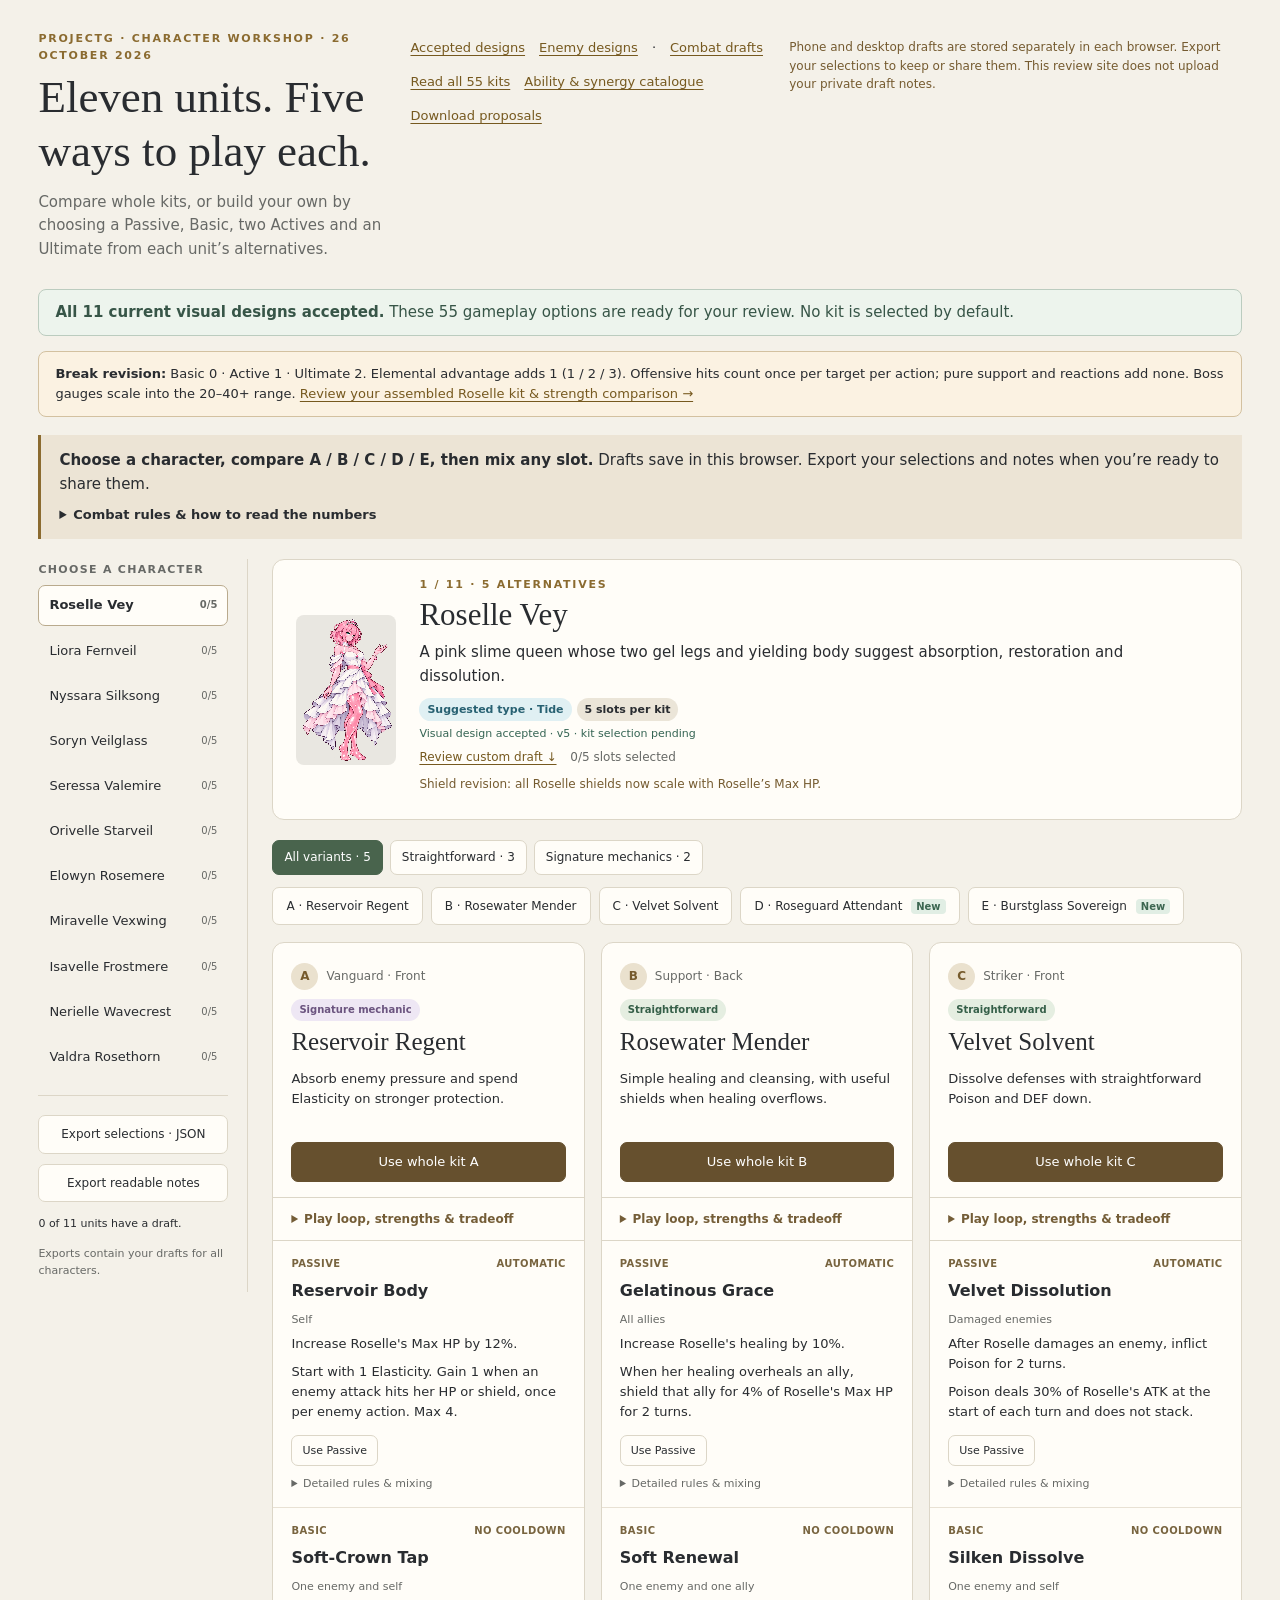
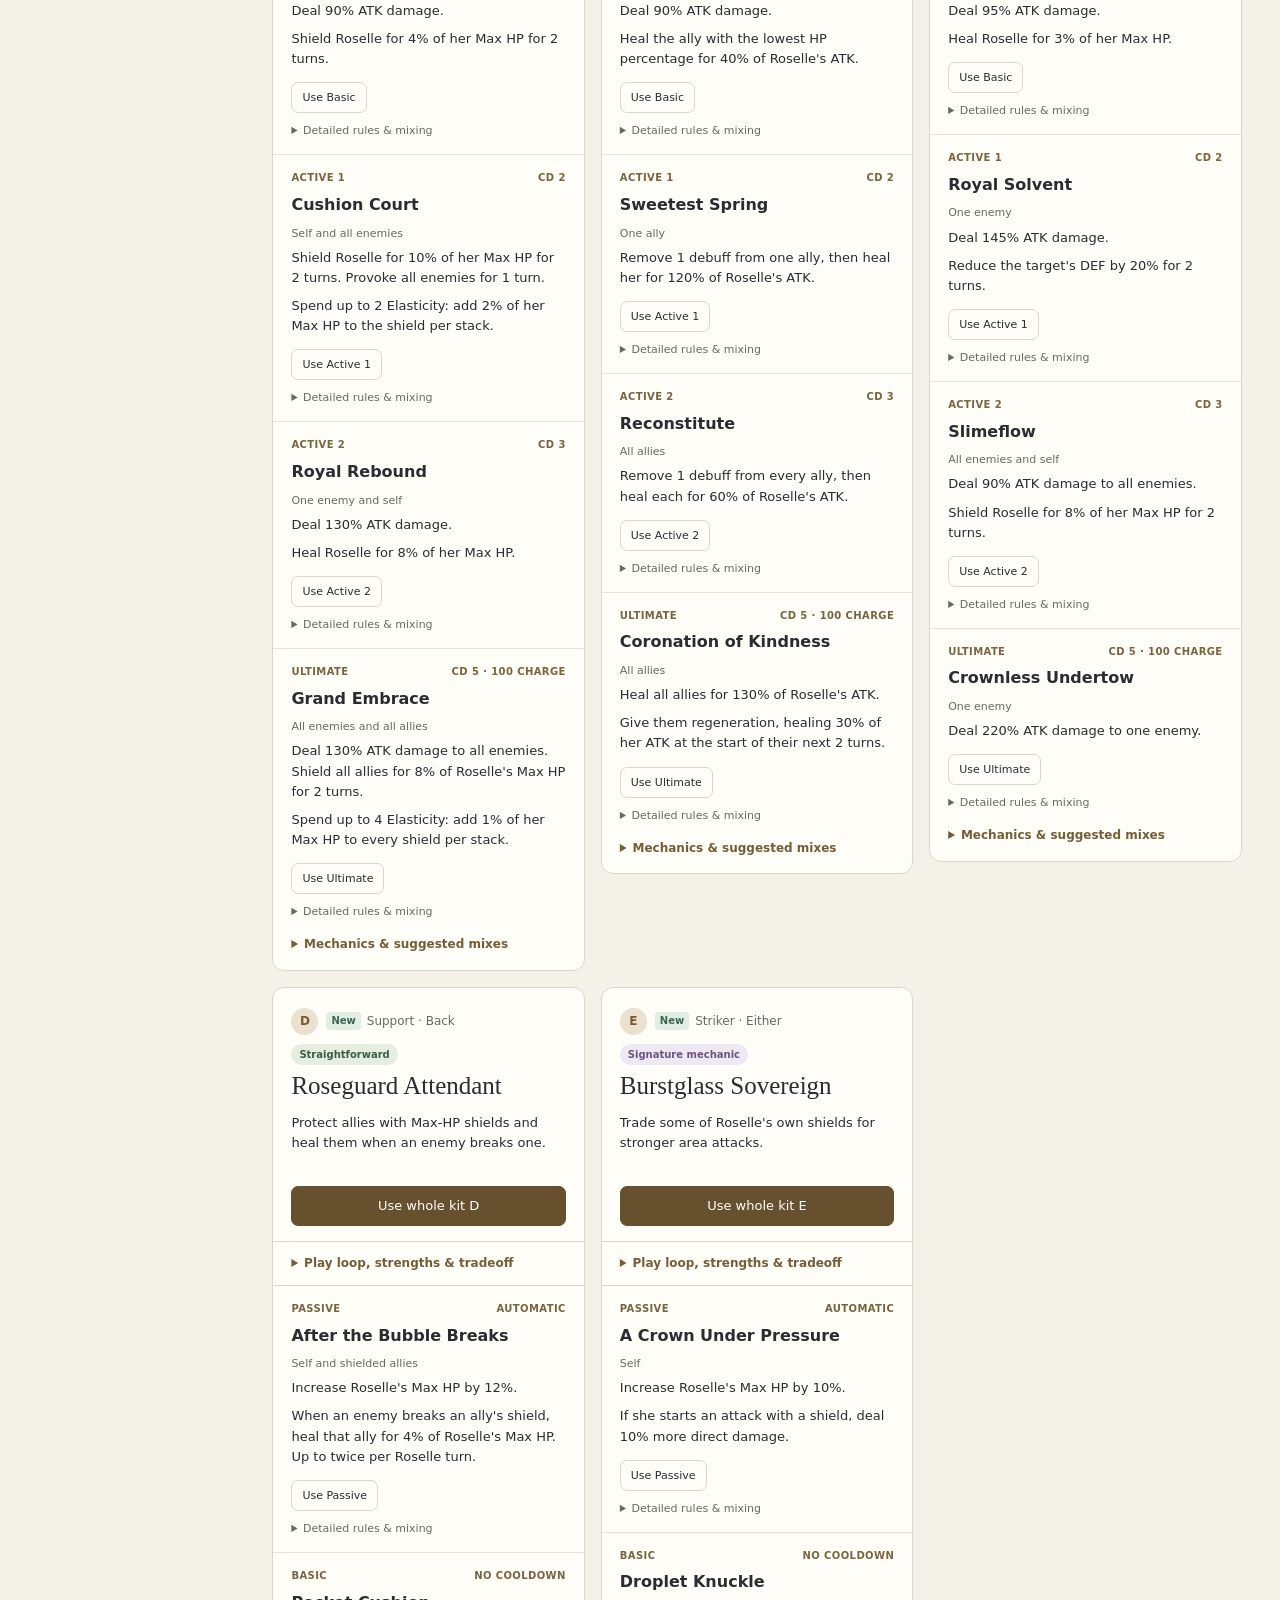
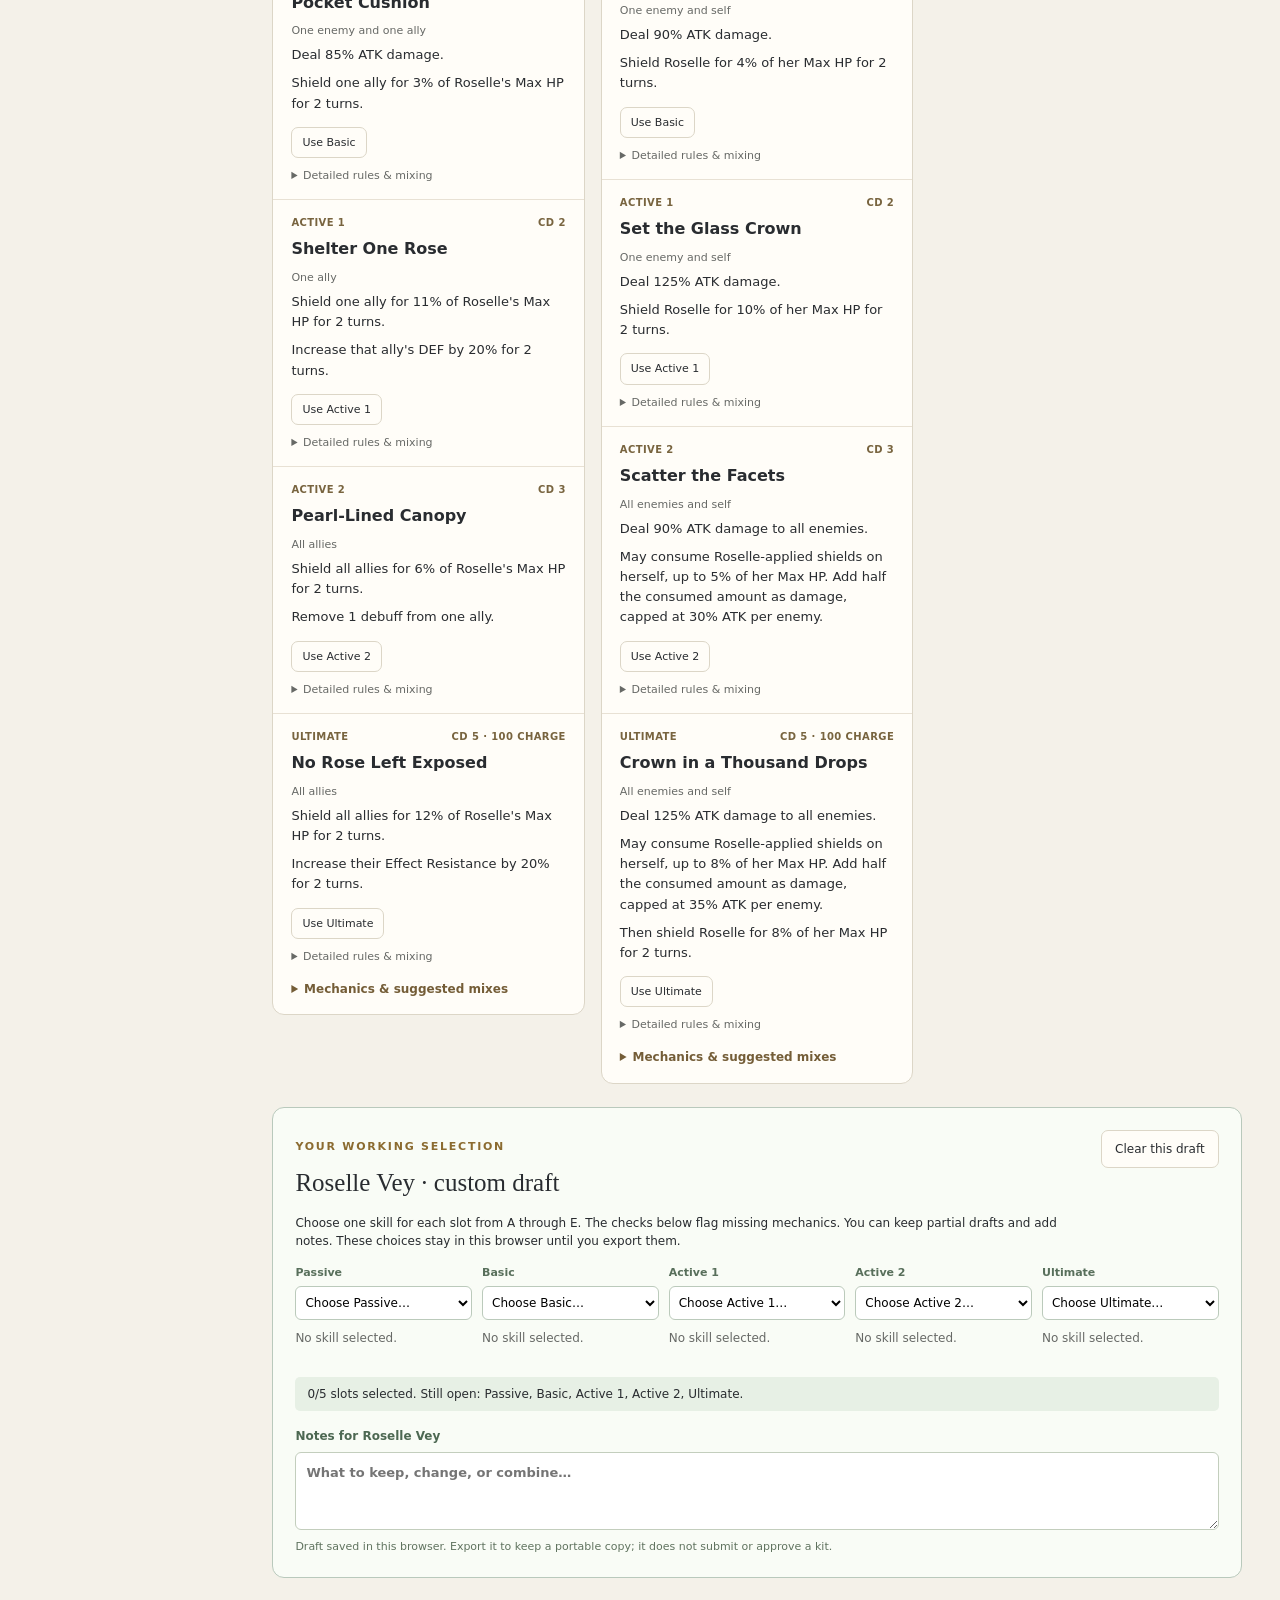
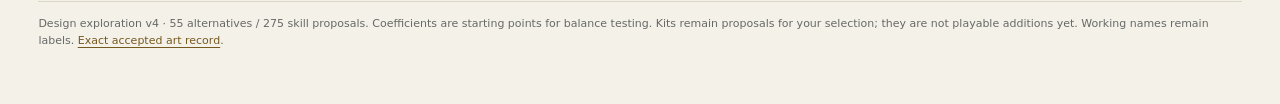
==== index.html @ 9aec43cf "Publish current ProjectG character and kit review" ====
<!doctype html><html lang="en"><head><meta charset="utf-8"><meta name="viewport" content="width=device-width,initial-scale=1"><meta http-equiv="refresh" content="0;url=kits.html"><title>ProjectG review</title><link rel="stylesheet" href="kit-options/workshop.css"></head><body><main style="max-width:700px;margin:10vh auto;padding:24px"><h1>ProjectG review</h1><p><a href="kits.html">Open the kit workshop</a></p><p><a href="roselle.html">Roselle’s assembled kit</a> · <a href="review.html">Accepted designs</a> · <a href="abilities.html">Ability catalogue</a> · <a href="enemies.html">Enemy design candidates</a> · <a href="combat.html">Three combat drafts</a> · <a href="portraits.html">Illustrated portraits</a></p></main></body></html>
---- kit-options/workshop.css ----
:root{color-scheme:light;--ink:#292c30;--muted:#676966;--paper:#f4f1e9;--card:#fffdf8;--line:#dcd6c7;--gold:#8b6b30;--green:#356453;--rose:#9a5363}
*{box-sizing:border-box}body{margin:0;background:var(--paper);color:var(--ink);font:15px/1.55 system-ui,-apple-system,"Segoe UI",sans-serif}a{color:#76591f;text-underline-offset:3px}button,select,textarea{font:inherit}button,a,select,summary,textarea{touch-action:manipulation}button{cursor:pointer;border:1px solid var(--line);border-radius:7px;padding:9px 13px;color:var(--ink);background:var(--card)}button:hover{border-color:var(--gold);background:#f3ead8}button:disabled{opacity:.5;cursor:default}button.primary{background:#66502e;border-color:#66502e;color:white}button.primary:hover{background:#493c28}button.picked{color:var(--green);border-color:#719584;background:#edf5ef}button:focus-visible,a:focus-visible,select:focus-visible,summary:focus-visible,textarea:focus-visible{outline:3px solid #b39455;outline-offset:3px}h1,h2,h3{font-family:Georgia,"Times New Roman",serif;font-weight:500;line-height:1.2}h1{font-size:clamp(30px,4vw,45px);margin:6px 0 13px}h2{font-size:31px;margin:3px 0 8px}h3{font-size:25px;margin:6px 0 12px}h4{margin:7px 0;font-size:16px}p{margin:8px 0 13px}ul,ol{padding-left:20px;margin:8px 0 16px}li+li{margin-top:4px}.muted{color:var(--muted)}.eyebrow{color:var(--gold);font-size:11px;font-weight:750;letter-spacing:.16em;text-transform:uppercase}.shell{max-width:1720px;margin:auto;padding:30px clamp(16px,3vw,46px) 55px}.masthead{display:flex;justify-content:space-between;gap:20px;align-items:start}.masthead p{max-width:790px}.masthead nav{display:flex;gap:14px;flex-wrap:wrap;font-size:13px;padding-top:8px}.status-banner{padding:11px 16px;border:1px solid #bbccbf;border-radius:8px;background:#edf4ed;color:#375547;margin:15px 0}.intro-panel{background:#ece4d5;border-left:3px solid var(--gold);padding:14px 18px;margin-bottom:20px}.intro-panel p{margin:0}.intro-panel details{margin-top:9px}.intro-panel summary{font-size:13px;font-weight:650;cursor:pointer}.rules{max-width:1000px;font-size:13px}.workspace{display:grid;grid-template-columns:210px minmax(0,1fr);gap:24px;align-items:start}.sidebar{position:sticky;top:16px;border-right:1px solid var(--line);padding-right:19px}.sidebar h2{font:700 11px/1.4 system-ui,sans-serif;letter-spacing:.12em;color:var(--muted);text-transform:uppercase}.unit-nav{display:grid;gap:5px}.unit-nav a{display:flex;justify-content:space-between;gap:8px;text-decoration:none;padding:9px 10px;border:1px solid transparent;border-radius:7px;color:var(--ink);font-size:13px}.unit-nav a:hover{background:#ece6d9}.unit-nav a[aria-current="page"]{border-color:#b9aa8d;background:var(--card);font-weight:650}.unit-nav small{white-space:nowrap;font-size:10px;padding-top:2px;color:var(--muted)}.export-box{border-top:1px solid var(--line);margin-top:18px;padding-top:14px}.export-box button{width:100%;margin:5px 0;font-size:12px}.export-box p{font-size:11px}.unit-header{display:flex;gap:23px;align-items:center;margin:0 0 20px;background:var(--card);border:1px solid var(--line);border-radius:12px;padding:16px 23px}.sprite-wrap{flex:0 0 100px;width:100px;height:150px;background:#e9e7e1;border-radius:8px}.sprite-wrap img{height:100%;width:100%;object-fit:contain;image-rendering:pixelated}.unit-header .identity{max-width:780px}.unit-header p{margin:6px 0 9px}.badge{display:inline-block;padding:3px 8px;border-radius:99px;background:#ebe5d8;font-size:11px;font-weight:650;margin:0 5px 4px 0}.badge.type-Tide{color:#286172;background:#e0f0f3}.badge.type-Verdant{color:#356648;background:#e6f0df}.badge.type-Ember{color:#914a3b;background:#f4e4dc}.badge.type-Umbra{color:#694c85;background:#ece4f4}.badge.type-Radiant{color:#89672e;background:#f4eacb}.accepted{font-size:11px;color:var(--green)}.option-grid{display:grid;grid-template-columns:repeat(3,minmax(0,1fr));gap:16px;align-items:start}.kit-card{background:var(--card);border:1px solid var(--line);border-radius:12px;overflow:hidden}.kit-top{padding:20px 18px 15px;border-bottom:1px solid var(--line)}.option-letter{width:27px;height:27px;display:inline-grid;place-items:center;background:#eae1ce;border-radius:50%;color:#765b2d;font-weight:750;margin-right:8px}.kit-title-row{display:flex;align-items:center;font-size:12px;color:var(--muted)}.fantasy{font-size:13px;min-height:60px}.kit-top>button{width:100%;font-size:13px}.kit-context{padding:0 18px;font-size:12px}.kit-context summary{cursor:pointer;padding:12px 0;color:#745d37;font-weight:650}.kit-context p{margin:6px 0 13px}.mini-label{display:block;color:#737069;font-size:10px;letter-spacing:.07em;font-weight:750;text-transform:uppercase;margin:13px 0 5px}.skills{border-top:1px solid var(--line)}.skill{padding:15px 18px;border-bottom:1px solid #e8e1d4}.skill:last-child{border-bottom:0}.skill.is-picked{background:#f0f6ef;box-shadow:inset 3px 0 #698878}.skill .slot{display:flex;justify-content:space-between;gap:10px;color:#78643f;font-size:10px;letter-spacing:.04em;font-weight:700;text-transform:uppercase}.skill .target{font-size:11px;color:var(--muted);margin:6px 0}.skill .effect{font-size:13px}.skill button{font-size:11px;padding:6px 10px;max-width:100%}.skill details{font-size:11px;color:var(--muted);margin-top:9px}.skill summary{cursor:pointer}.skill details p{margin:7px 0}.mechanics{padding:0 18px 16px;font-size:12px}.mechanics summary{cursor:pointer;color:#745d37;font-weight:650}.mechanics dl{margin-bottom:0}.mechanics dt{font-weight:700;margin:11px 0 3px}.mechanics dd{margin:0;color:var(--muted)}.draft-panel{margin-top:23px;padding:22px;border:1px solid #b9c9bc;border-radius:12px;background:#f9fcf6;scroll-margin-top:18px}.draft-heading{display:flex;justify-content:space-between;gap:20px;align-items:start}.draft-heading h3{margin:0 0 8px}.draft-heading button{font-size:12px;white-space:nowrap}.draft-panel .help{font-size:12px;max-width:800px}.draft-slots{display:grid;grid-template-columns:repeat(5,minmax(0,1fr));gap:10px}.slot-picker label{display:block;color:#586f5b;font-size:11px;font-weight:750;margin-bottom:5px}.slot-picker select{width:100%;min-width:0;border:1px solid #bbcabb;border-radius:6px;background:white;padding:8px 5px;font-size:12px}.slot-picker .chosen-description{font-size:12px;margin-top:9px}.slot-picker .origin{font-size:10px;color:#6d7f6c}.checks{margin:16px 0;font-size:12px}.checks p{margin:5px 0;padding:8px 12px;border-radius:5px;background:#e7f0e5}.checks .hard-warning{background:#fae7df;color:#8c4232}.checks .soft-warning{background:#f5eddb;color:#795d25}.notes{display:block;font-size:12px;font-weight:650;color:#4d6852}.notes textarea{display:block;margin-top:6px;width:100%;min-height:78px;padding:10px;border:1px solid #c3cebd;border-radius:6px;background:white;resize:vertical;font-size:13px}.save-status{margin:8px 0 0;color:#60735f;font-size:11px}.page-footer{border-top:1px solid var(--line);margin-top:23px;padding-top:13px;font-size:11px;color:var(--muted)}#toast{position:fixed;bottom:20px;left:50%;transform:translateX(-50%);max-width:calc(100% - 32px);background:#334c3e;color:#fff;padding:10px 18px;border-radius:8px;z-index:10;font-size:13px;box-shadow:0 5px 24px #0002}#toast:empty{display:none}.skip{position:absolute;top:-80px;left:15px}.skip:focus{top:15px;padding:10px;background:white;z-index:20}
.draft-jump{font-size:12px}.draft-jump span{margin-left:10px}
.effect-lines p{margin:0 0 8px}.effect-lines p:last-child{margin-bottom:0}.skill .effect-lines{margin-bottom:13px}.skill .skill-rules p{font-size:12px}.complexity-badge{display:inline-block;margin-top:9px;padding:3px 8px;border-radius:99px;font-size:10px;font-weight:700}.complexity-badge.simple{color:#355f48;background:#e5eee1}.complexity-badge.signature{color:#6b547f;background:#eee7f4}.kit-filters{display:flex;flex-wrap:wrap;gap:7px;margin:0 0 12px}.kit-filters button{font-size:12px;padding:7px 11px}.kit-filters button[aria-pressed="true"]{color:white;background:#49644d;border-color:#49644d}.draft-rules{font-size:11px;color:var(--muted)}.draft-rules summary{cursor:pointer}
.revision-banner{margin:0 0 18px;padding:12px 16px;border:1px solid #d3c1a0;border-radius:8px;background:#fbf2e2;font-size:13px}.revision-note{font-size:12px;color:#755b30}.option-nav{display:flex;flex-wrap:wrap;gap:8px;margin:0 0 17px}.option-nav button{font-size:12px;text-align:left}.new-tag{font:700 10px/1.4 system-ui,sans-serif;padding:2px 5px;background:#e1eee4;color:#3c6650;border-radius:4px;margin-right:6px}.option-nav .new-tag{margin-left:5px;margin-right:0}.kit-card{scroll-margin-top:16px}
@media(min-width:1600px){.fantasy{min-height:42px}}
@media(max-width:1250px){.workspace{grid-template-columns:170px minmax(0,1fr);gap:16px}.sidebar{padding-right:10px}.kit-top,.skill{padding-inline:13px}.kit-context{padding-inline:13px}.option-grid{gap:10px}.draft-slots{grid-template-columns:repeat(3,minmax(0,1fr))}}
@media(max-width:1000px){.workspace{display:block}.sidebar{position:static;padding:0;border:0;margin-bottom:18px}.unit-nav{display:flex;flex-wrap:wrap;gap:5px}.unit-nav a{border:1px solid var(--line);padding:6px 10px}.unit-nav small{display:none}.export-box{display:flex;flex-wrap:wrap;gap:8px;align-items:center;padding-top:9px;margin-top:10px}.export-box button{width:auto;margin:0}.export-box p{margin:0;flex:1}.masthead{display:block}.masthead nav{padding:0 0 12px}.option-grid{gap:12px}.kit-top,.skill{padding-inline:14px}.fantasy{min-height:80px}.kit-card h3{font-size:23px}}
@media(max-width:760px){.shell{padding-top:22px}.option-grid{grid-template-columns:1fr}.fantasy{min-height:0}.kit-card{border-radius:10px}.unit-header{gap:14px;padding:13px}.sprite-wrap{flex-basis:80px;width:80px;height:120px}.unit-header h2{font-size:25px}.unit-header .identity{font-size:13px}.draft-panel{padding:16px}.draft-slots{grid-template-columns:1fr}.chosen-description{margin-bottom:15px}.draft-heading{gap:10px}.draft-heading button{white-space:normal}.kit-context{font-size:13px}.kit-top{padding-top:17px}.skill .effect{font-size:14px}.unit-nav{gap:4px}.unit-nav a{font-size:12px}.intro-panel{padding:12px}.draft-heading h3{font-size:24px}}
@media(prefers-reduced-motion:no-preference){a,button{transition:background .15s,border-color .15s}}
@media(max-width:760px){.export-box p{flex:1 0 100%;margin-top:3px}}
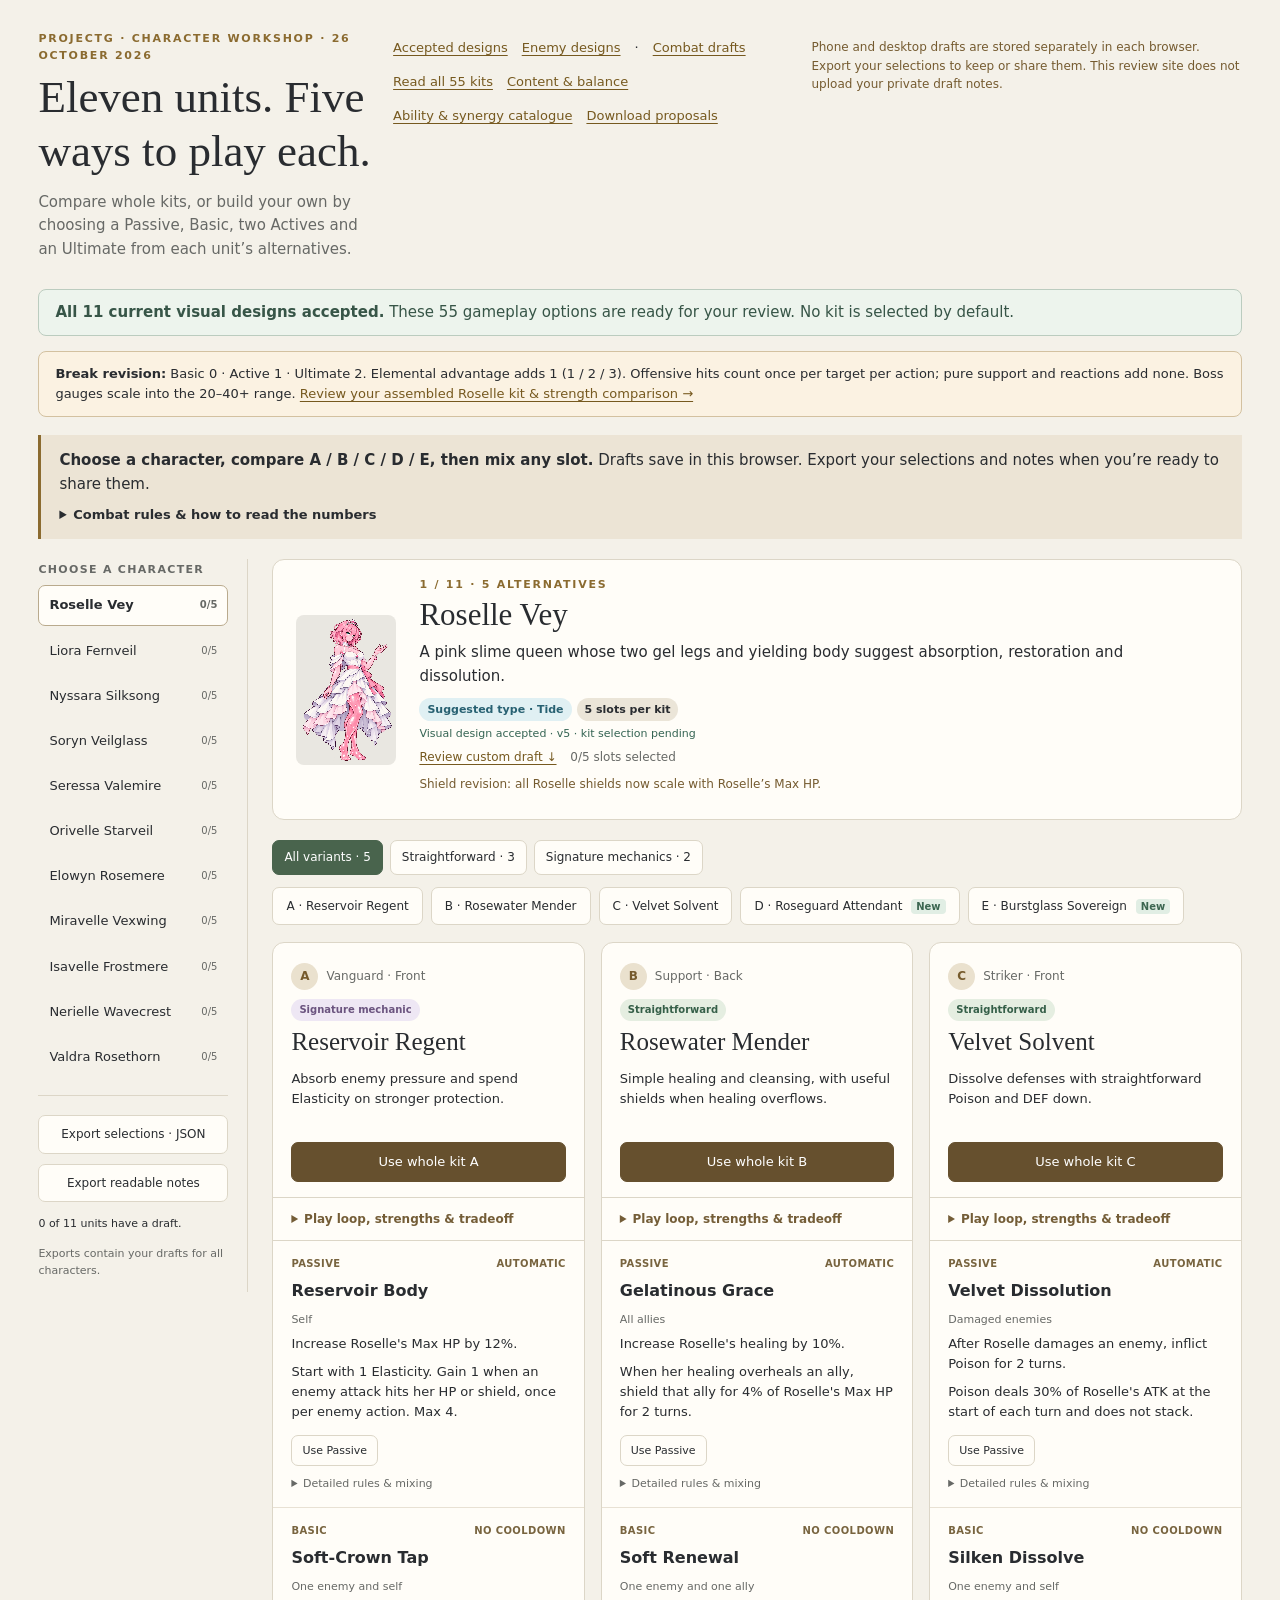
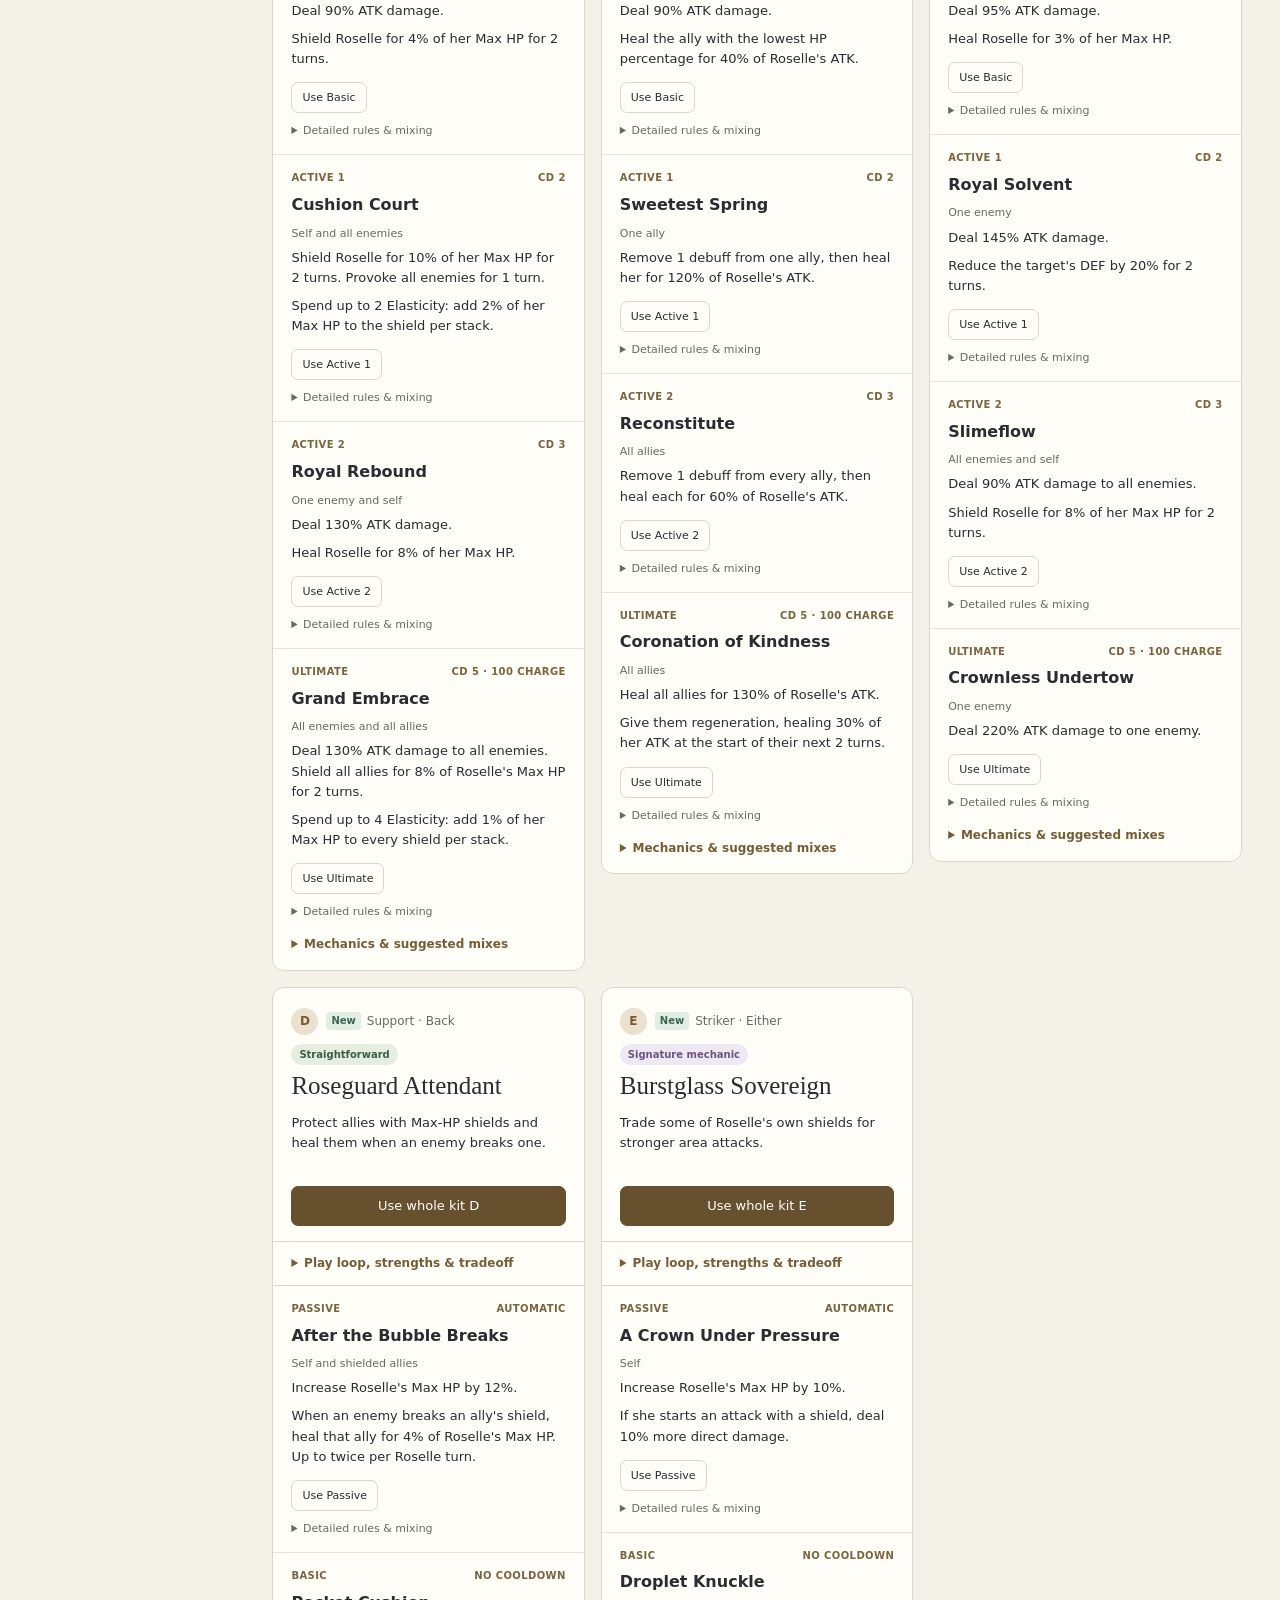
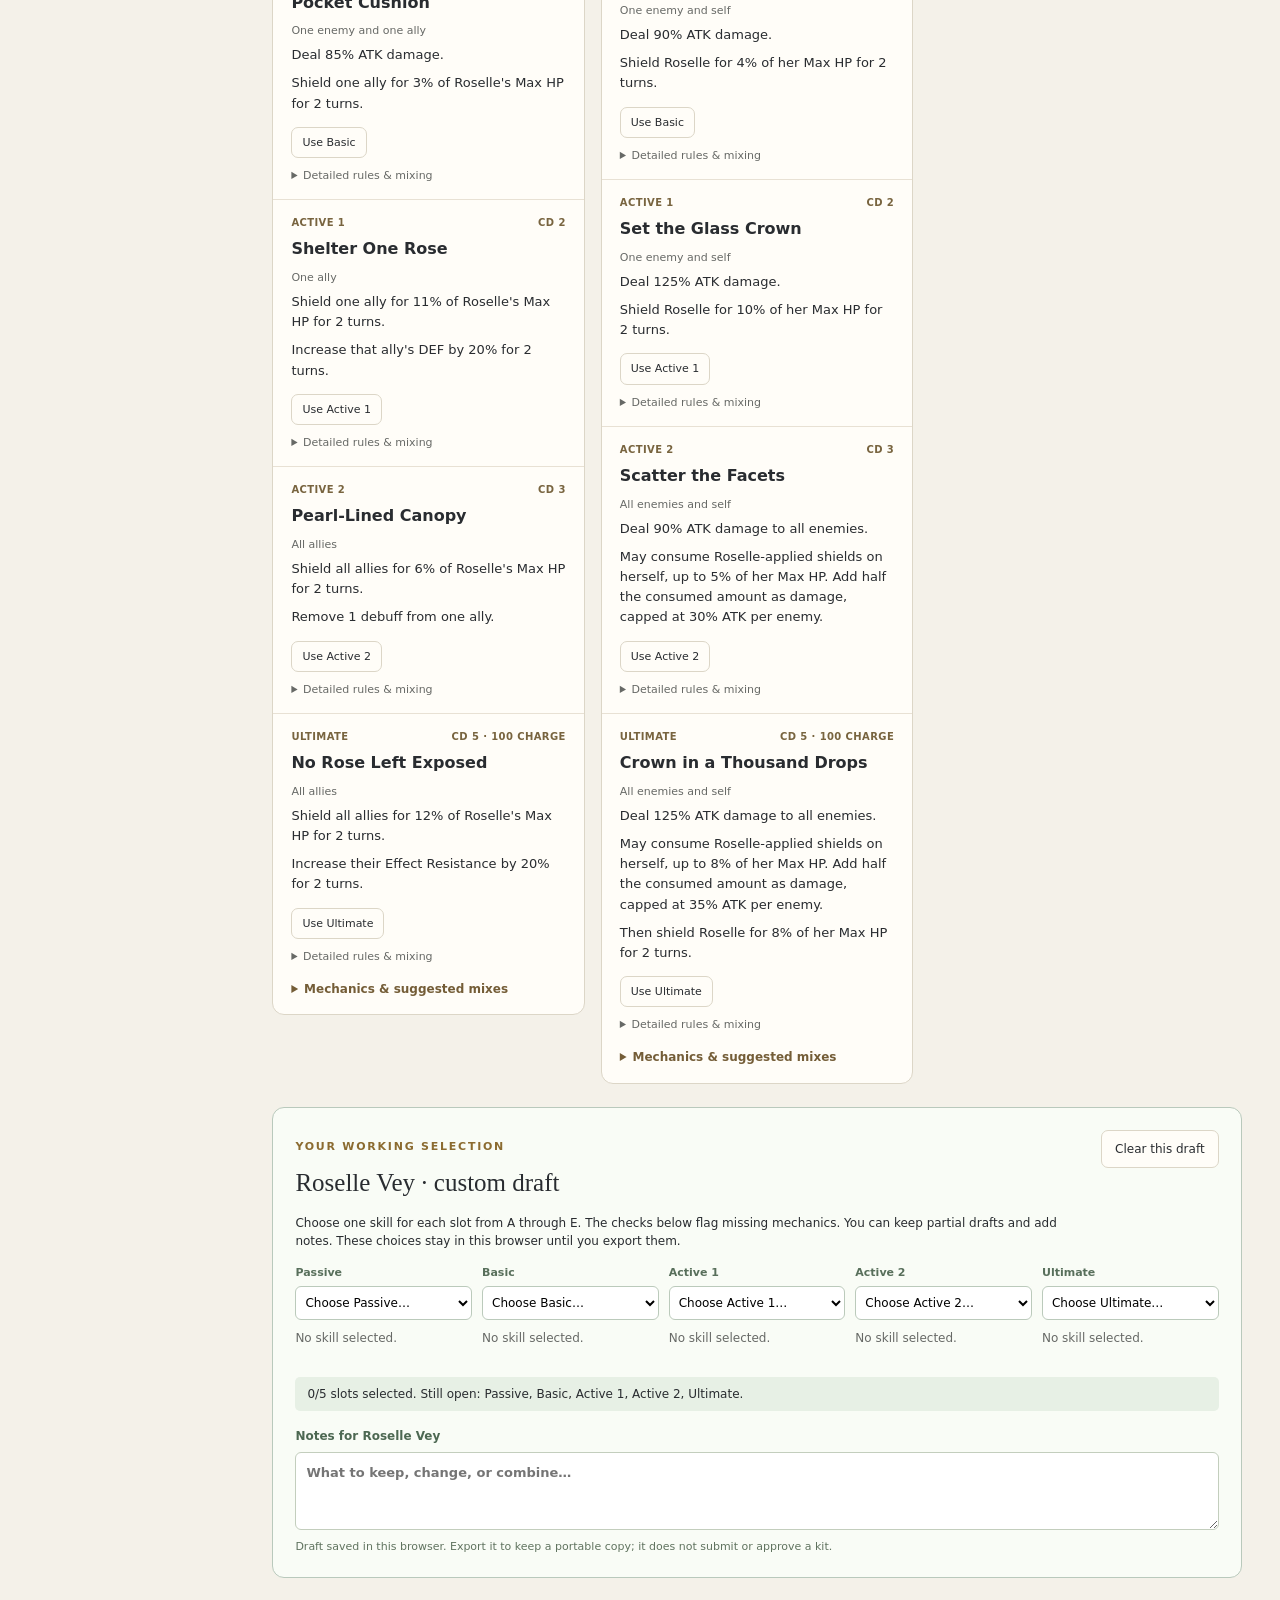
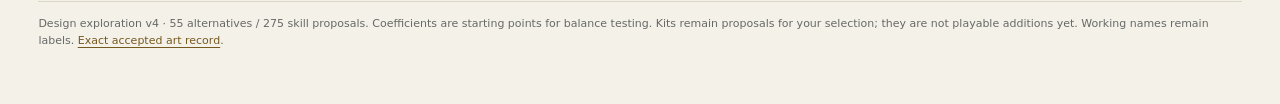
==== commit a99c86c6: "Publish current ProjectG character and kit review" ====
--- a/index.html
+++ b/index.html
@@ -1 +1 @@
-<!doctype html><html lang="en"><head><meta charset="utf-8"><meta name="viewport" content="width=device-width,initial-scale=1"><meta http-equiv="refresh" content="0;url=kits.html"><title>ProjectG review</title><link rel="stylesheet" href="kit-options/workshop.css"></head><body><main style="max-width:700px;margin:10vh auto;padding:24px"><h1>ProjectG review</h1><p><a href="kits.html">Open the kit workshop</a></p><p><a href="roselle.html">Roselle’s assembled kit</a> · <a href="review.html">Accepted designs</a> · <a href="abilities.html">Ability catalogue</a> · <a href="enemies.html">Enemy design candidates</a> · <a href="combat.html">Three combat drafts</a> · <a href="portraits.html">Illustrated portraits</a></p></main></body></html>
+<!doctype html><html lang="en"><head><meta charset="utf-8"><meta name="viewport" content="width=device-width,initial-scale=1"><meta http-equiv="refresh" content="0;url=kits.html"><title>ProjectG review</title><link rel="stylesheet" href="kit-options/workshop.css"></head><body><main style="max-width:700px;margin:10vh auto;padding:24px"><h1>ProjectG review</h1><p><a href="kits.html">Open the kit workshop</a></p><p><a href="roselle.html">Roselle’s assembled kit</a> · <a href="review.html">Accepted designs</a> · <a href="abilities.html">Ability catalogue</a> · <a href="enemies.html">Enemy design candidates</a> · <a href="content-balance.html">Content &amp; balance proposals</a> · <a href="formation-grids.html">Selected 3×3 formation</a> · <a href="combat.html">Earlier combat layouts</a> · <a href="portraits.html">Illustrated portraits</a></p></main></body></html>
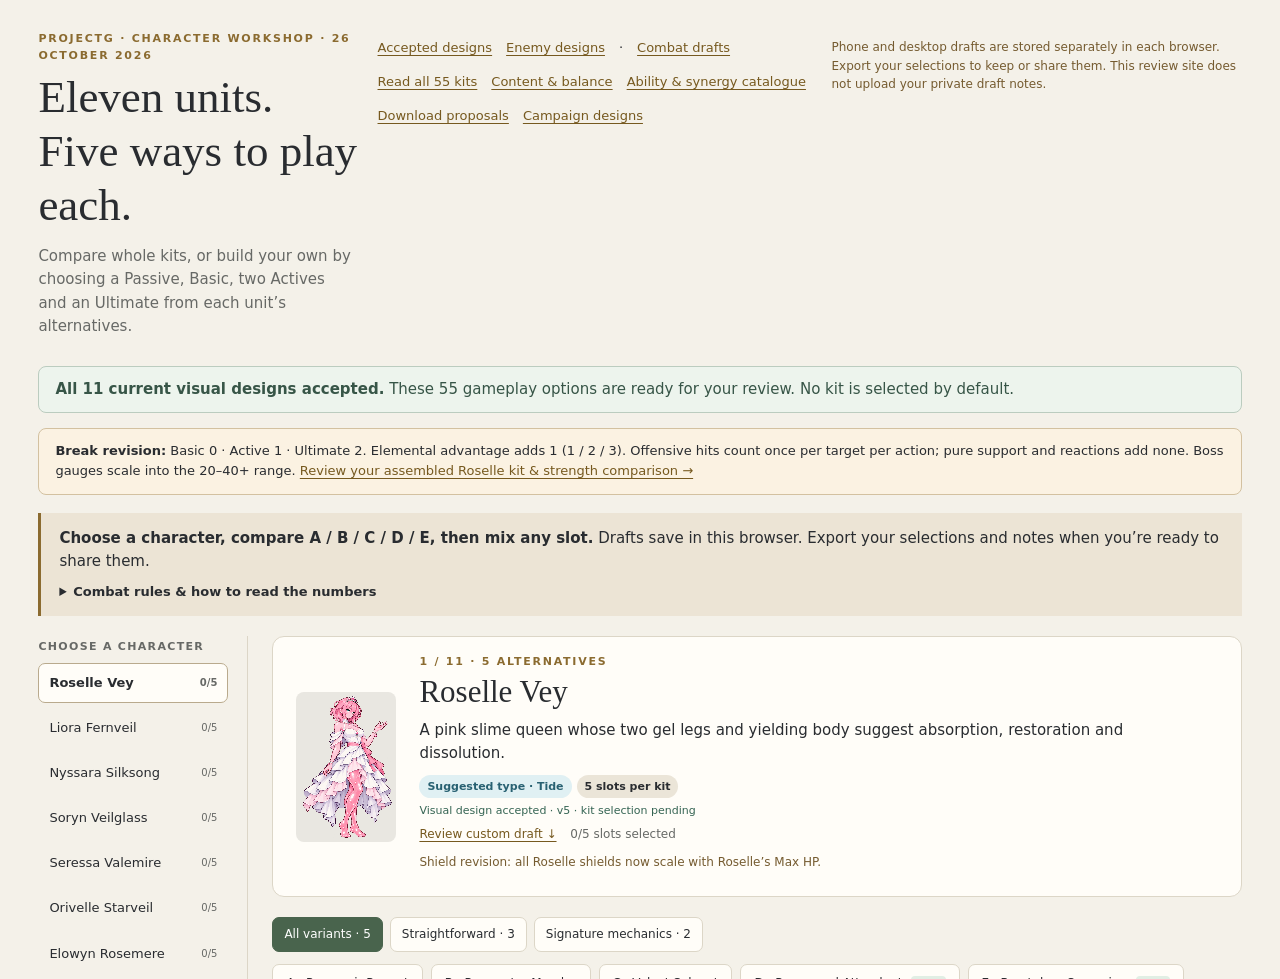
==== commit d5d8c7a9: "Publish current ProjectG character and kit review" ====
--- a/index.html
+++ b/index.html
@@ -1 +1 @@
-<!doctype html><html lang="en"><head><meta charset="utf-8"><meta name="viewport" content="width=device-width,initial-scale=1"><meta http-equiv="refresh" content="0;url=kits.html"><title>ProjectG review</title><link rel="stylesheet" href="kit-options/workshop.css"></head><body><main style="max-width:700px;margin:10vh auto;padding:24px"><h1>ProjectG review</h1><p><a href="kits.html">Open the kit workshop</a></p><p><a href="roselle.html">Roselle’s assembled kit</a> · <a href="review.html">Accepted designs</a> · <a href="abilities.html">Ability catalogue</a> · <a href="enemies.html">Enemy design candidates</a> · <a href="content-balance.html">Content &amp; balance proposals</a> · <a href="formation-grids.html">Selected 3×3 formation</a> · <a href="combat.html">Earlier combat layouts</a> · <a href="portraits.html">Illustrated portraits</a></p></main></body></html>
+<!doctype html><html lang="en"><head><meta charset="utf-8"><meta name="viewport" content="width=device-width,initial-scale=1"><meta http-equiv="refresh" content="0;url=kits.html"><title>ProjectG review</title><link rel="stylesheet" href="kit-options/workshop.css"></head><body><main style="max-width:700px;margin:10vh auto;padding:24px"><h1>ProjectG review</h1><p><a href="kits.html">Open the kit workshop</a></p><p><a href="roselle.html">Roselle’s assembled kit</a> · <a href="review.html">Accepted designs</a> · <a href="abilities.html">Ability catalogue</a> · <a href="enemies.html">Enemy design candidates</a> · <a href="campaign-designs.html">Campaign designs</a> · <a href="content-balance.html">Content &amp; balance proposals</a> · <a href="formation-grids.html">Selected 3×3 formation</a> · <a href="combat.html">Earlier combat layouts</a> · <a href="portraits.html">Illustrated portraits</a></p></main></body></html>
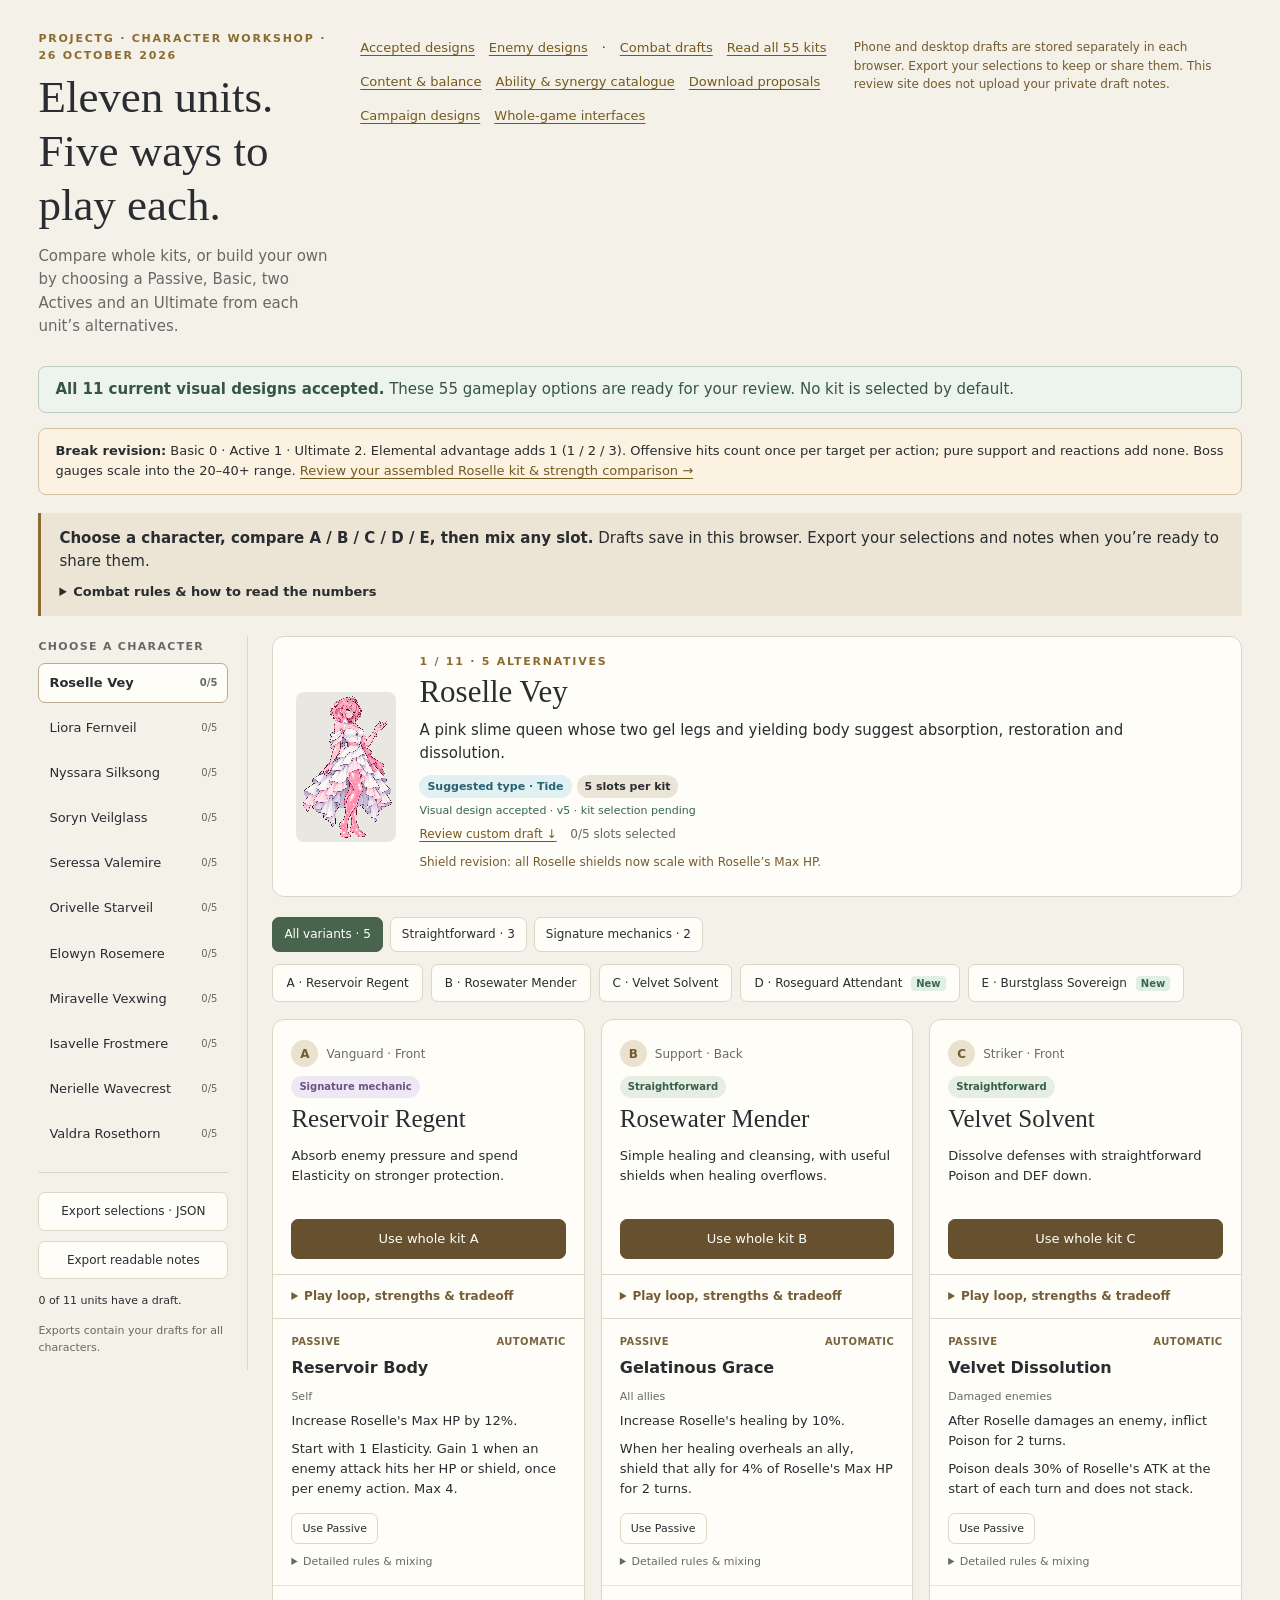
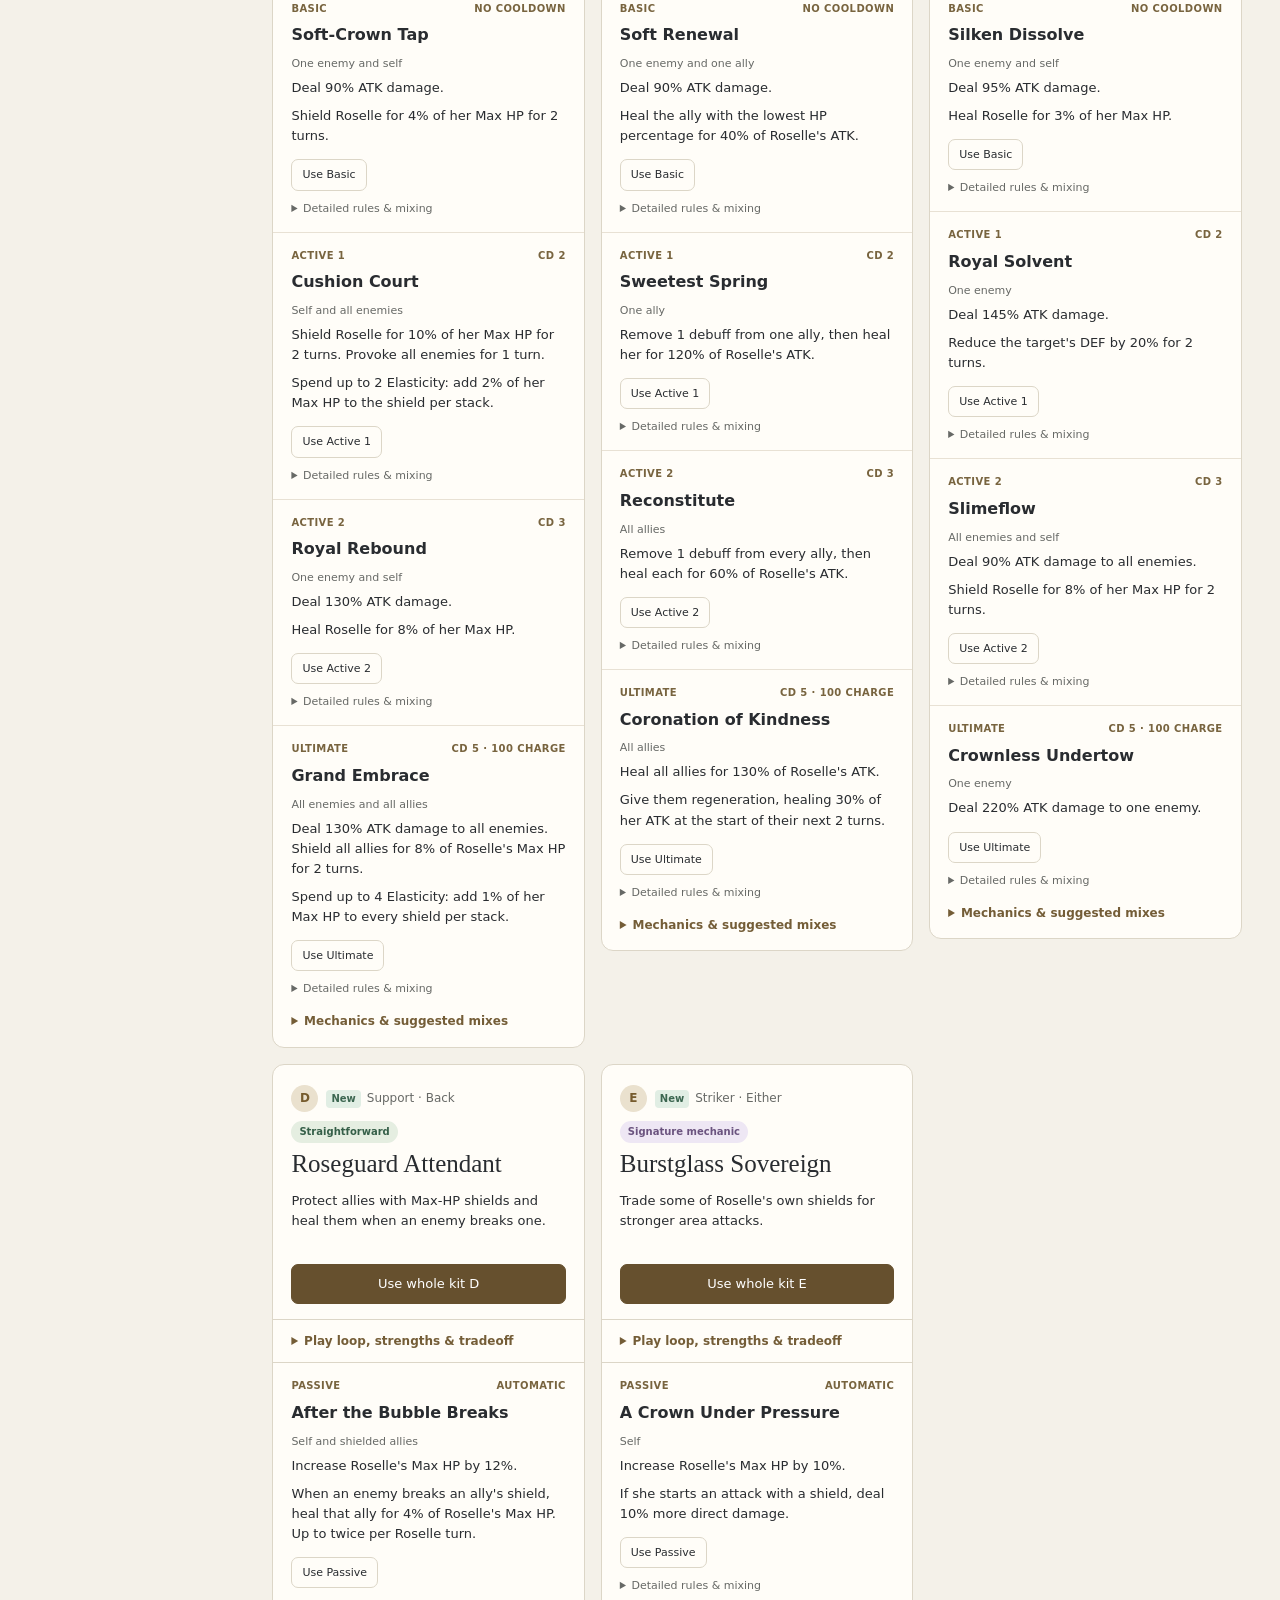
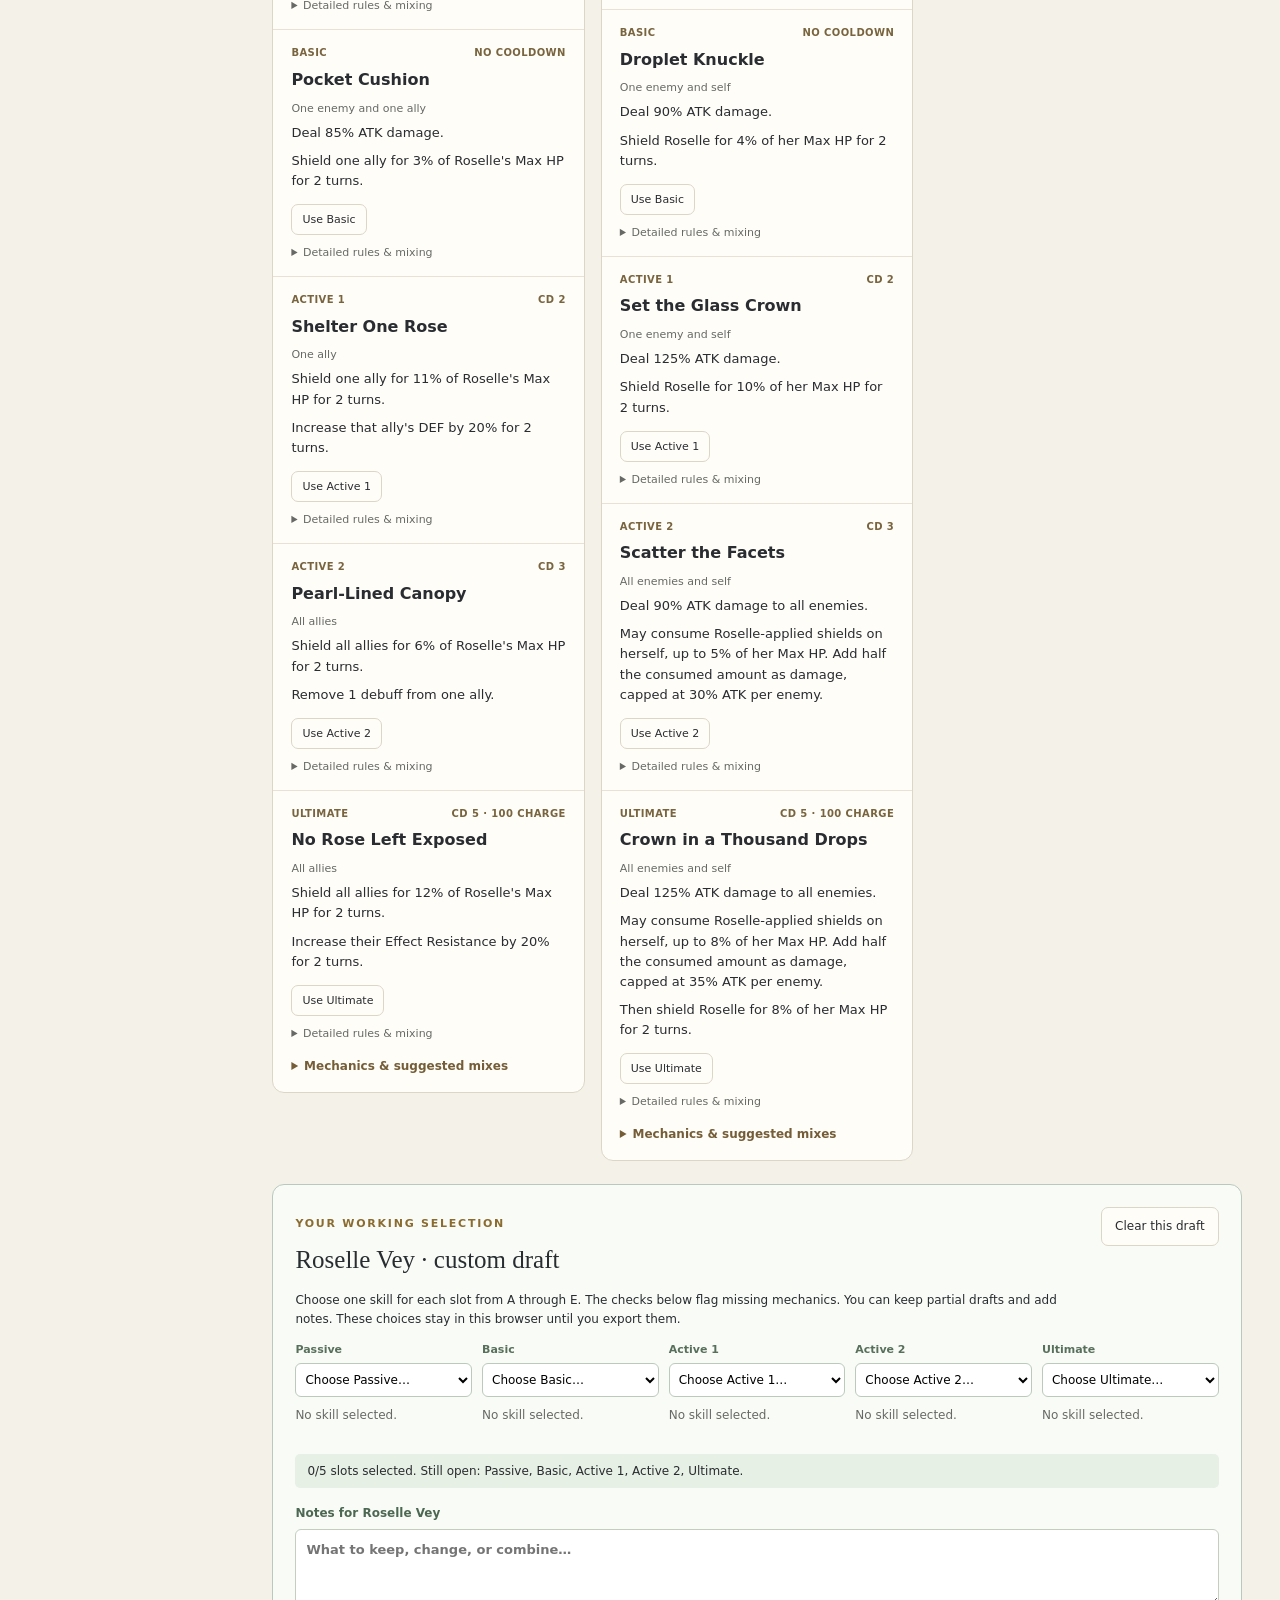
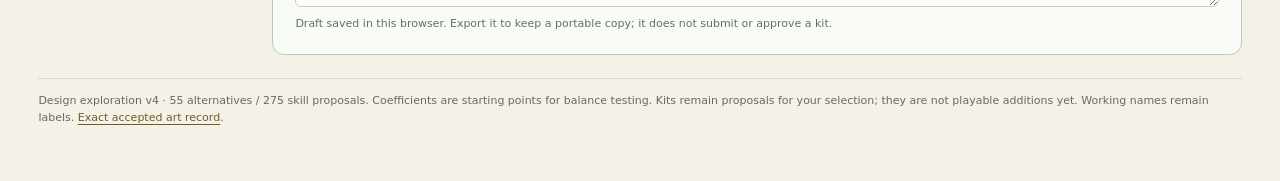
==== commit 0b291282: "Publish current ProjectG character and kit review" ====
--- a/index.html
+++ b/index.html
@@ -1 +1 @@
-<!doctype html><html lang="en"><head><meta charset="utf-8"><meta name="viewport" content="width=device-width,initial-scale=1"><meta http-equiv="refresh" content="0;url=kits.html"><title>ProjectG review</title><link rel="stylesheet" href="kit-options/workshop.css"></head><body><main style="max-width:700px;margin:10vh auto;padding:24px"><h1>ProjectG review</h1><p><a href="kits.html">Open the kit workshop</a></p><p><a href="roselle.html">Roselle’s assembled kit</a> · <a href="review.html">Accepted designs</a> · <a href="abilities.html">Ability catalogue</a> · <a href="enemies.html">Enemy design candidates</a> · <a href="campaign-designs.html">Campaign designs</a> · <a href="content-balance.html">Content &amp; balance proposals</a> · <a href="formation-grids.html">Selected 3×3 formation</a> · <a href="combat.html">Earlier combat layouts</a> · <a href="portraits.html">Illustrated portraits</a></p></main></body></html>
+<!doctype html><html lang="en"><head><meta charset="utf-8"><meta name="viewport" content="width=device-width,initial-scale=1"><meta http-equiv="refresh" content="0;url=kits.html"><title>ProjectG review</title><link rel="stylesheet" href="kit-options/workshop.css"></head><body><main style="max-width:700px;margin:10vh auto;padding:24px"><h1>ProjectG review</h1><p><a href="kits.html">Open the kit workshop</a></p><p><a href="roselle.html">Roselle’s assembled kit</a> · <a href="review.html">Accepted designs</a> · <a href="abilities.html">Ability catalogue</a> · <a href="enemies.html">Enemy design candidates</a> · <a href="interfaces.html">Whole-game interfaces</a> · <a href="campaign-designs.html">Campaign designs</a> · <a href="content-balance.html">Content &amp; balance proposals</a> · <a href="formation-grids.html">Selected 3×3 formation</a> · <a href="combat.html">Earlier combat layouts</a> · <a href="portraits.html">Illustrated portraits</a></p></main></body></html>
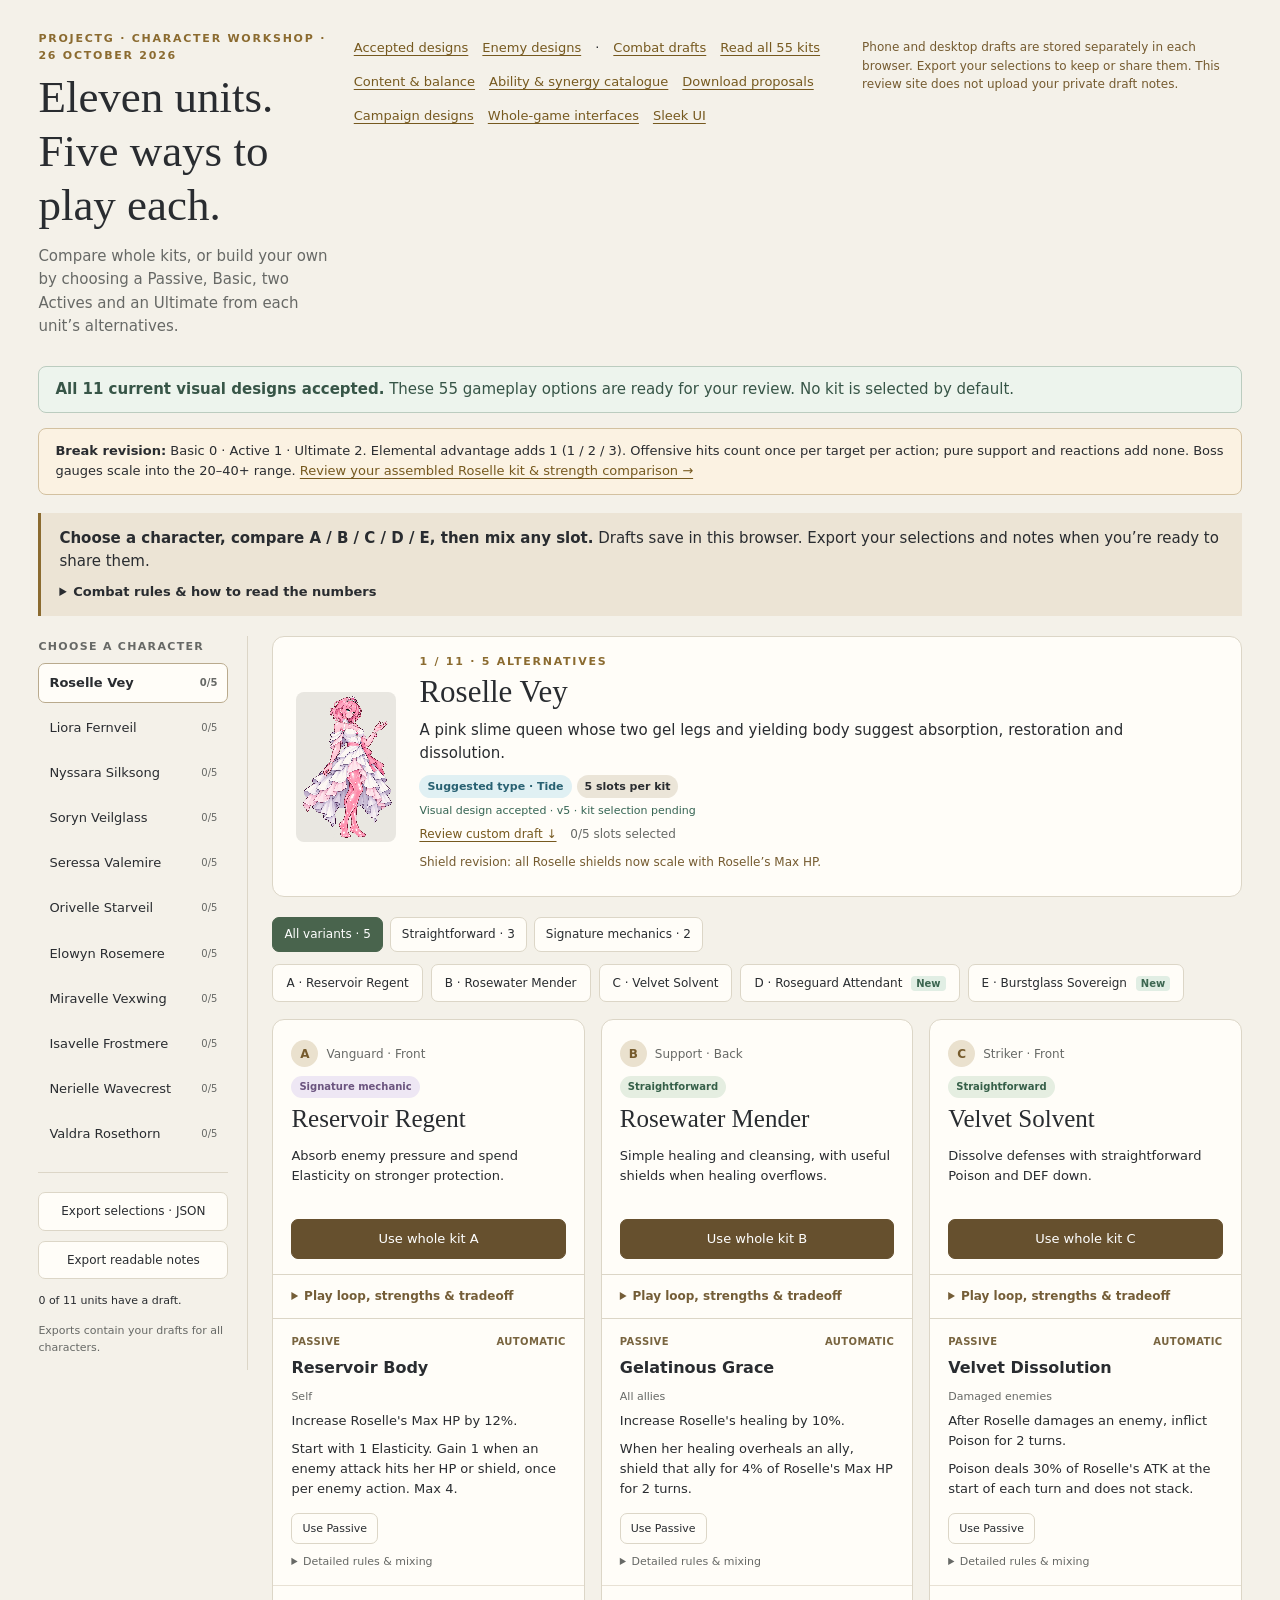
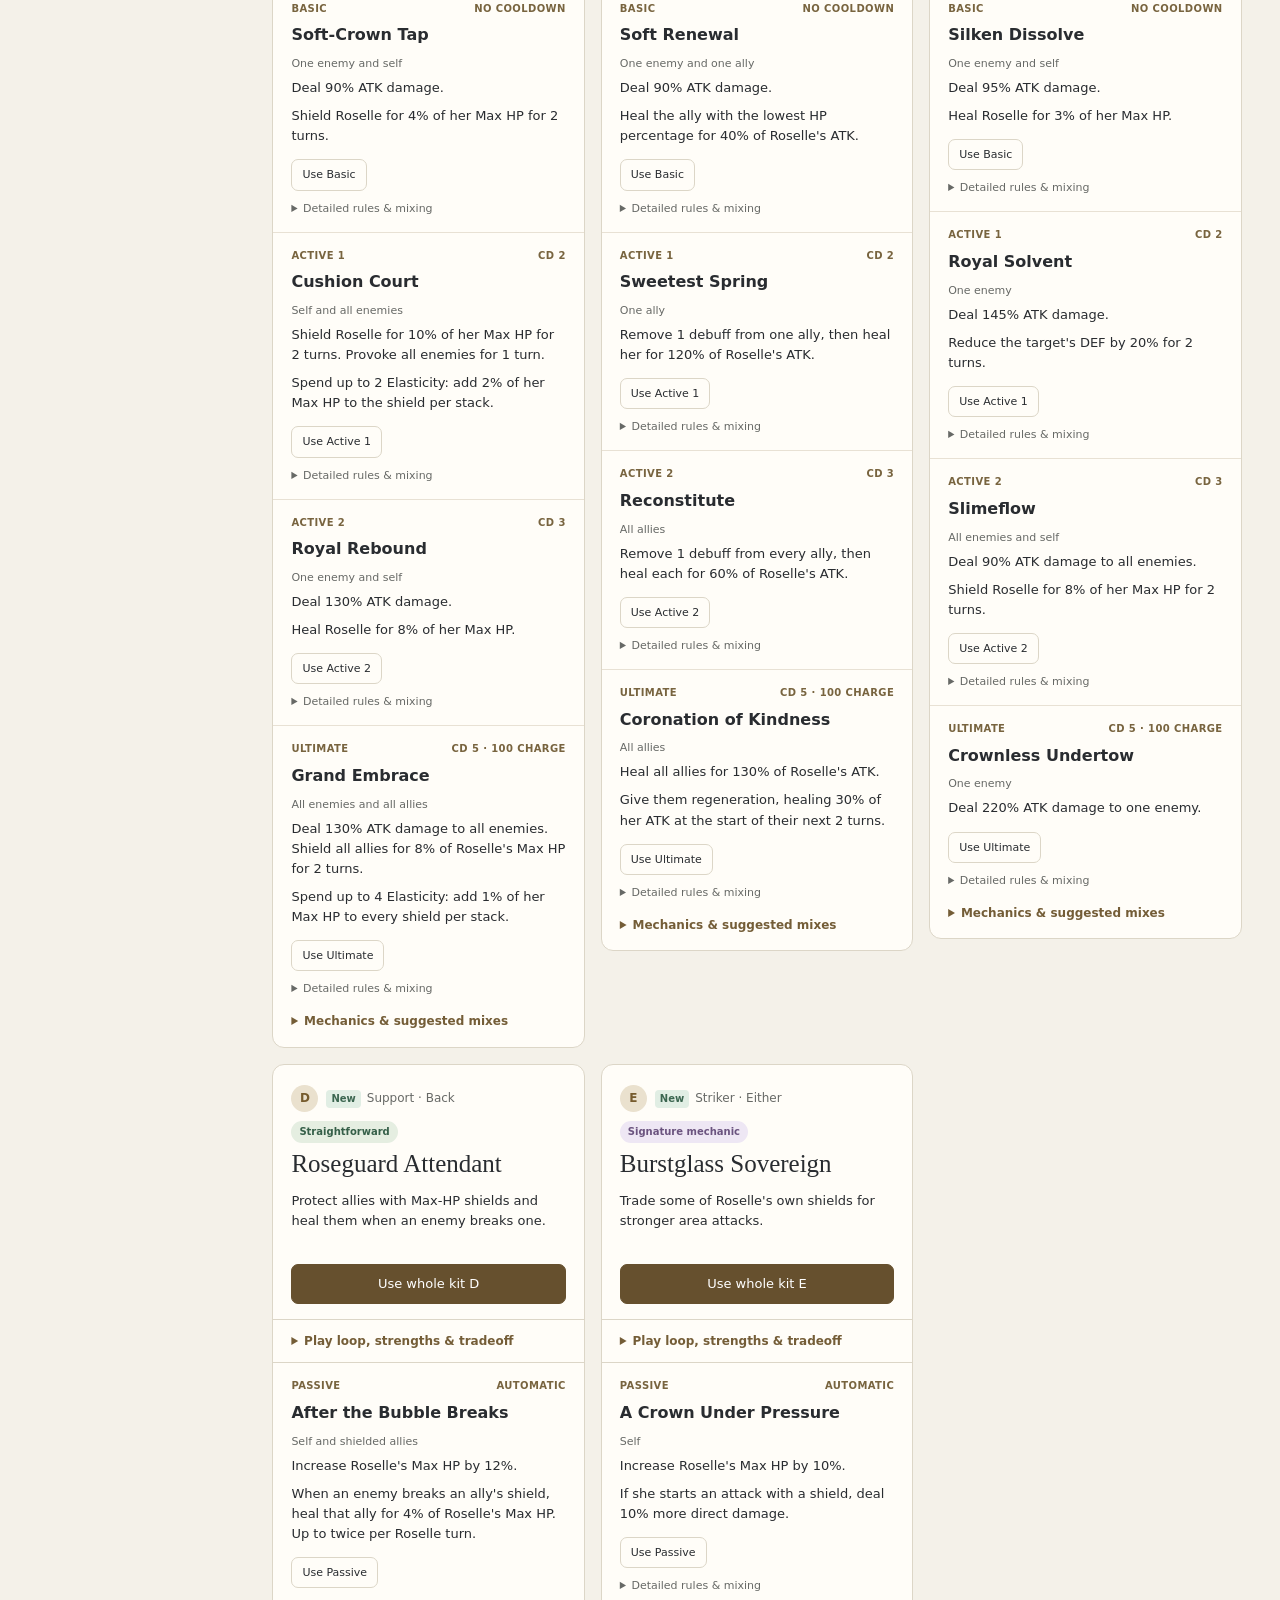
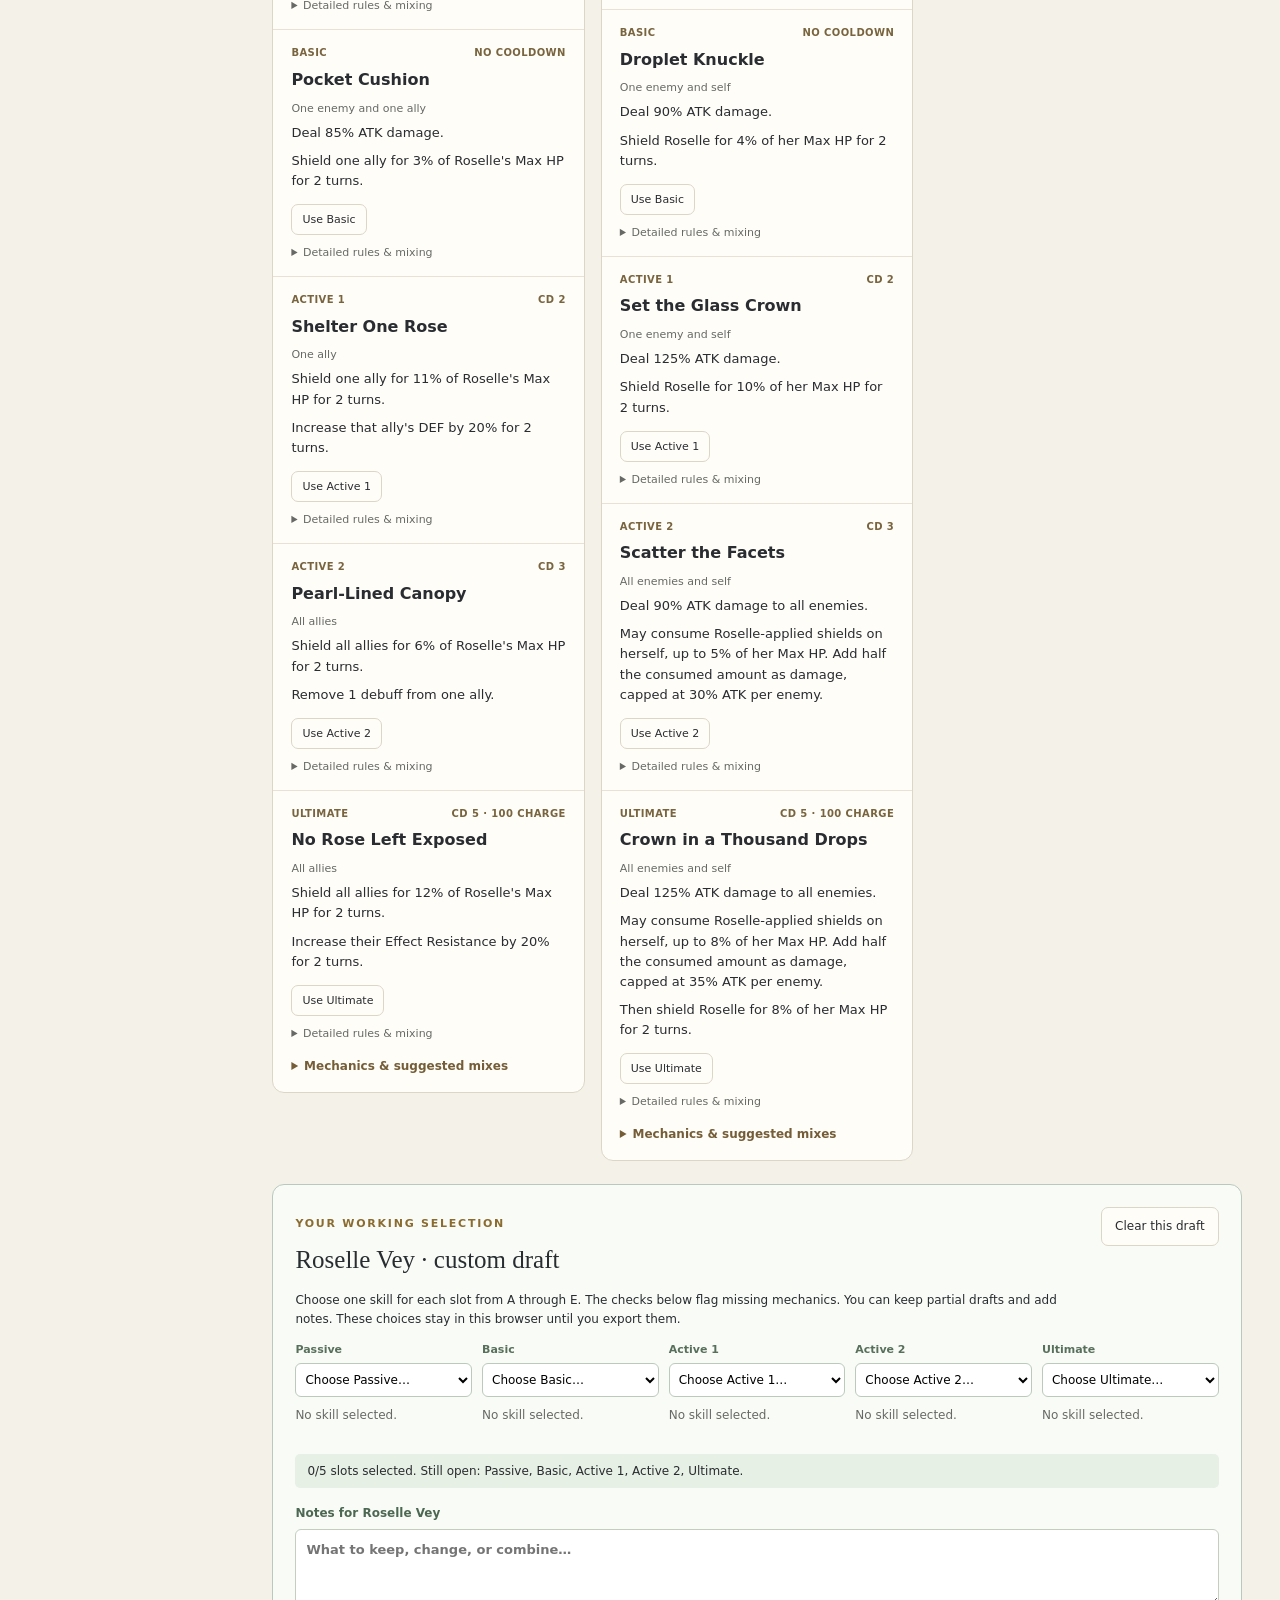
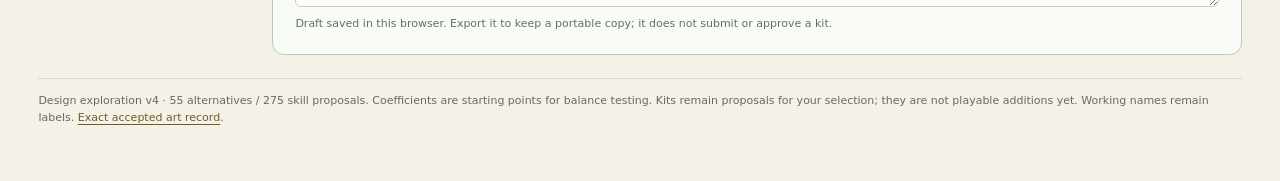
==== commit 24951b12: "Publish current ProjectG character and kit review" ====
--- a/index.html
+++ b/index.html
@@ -1 +1 @@
-<!doctype html><html lang="en"><head><meta charset="utf-8"><meta name="viewport" content="width=device-width,initial-scale=1"><meta http-equiv="refresh" content="0;url=kits.html"><title>ProjectG review</title><link rel="stylesheet" href="kit-options/workshop.css"></head><body><main style="max-width:700px;margin:10vh auto;padding:24px"><h1>ProjectG review</h1><p><a href="kits.html">Open the kit workshop</a></p><p><a href="roselle.html">Roselle’s assembled kit</a> · <a href="review.html">Accepted designs</a> · <a href="abilities.html">Ability catalogue</a> · <a href="enemies.html">Enemy design candidates</a> · <a href="interfaces.html">Whole-game interfaces</a> · <a href="campaign-designs.html">Campaign designs</a> · <a href="content-balance.html">Content &amp; balance proposals</a> · <a href="formation-grids.html">Selected 3×3 formation</a> · <a href="combat.html">Earlier combat layouts</a> · <a href="portraits.html">Illustrated portraits</a></p></main></body></html>
+<!doctype html><html lang="en"><head><meta charset="utf-8"><meta name="viewport" content="width=device-width,initial-scale=1"><meta http-equiv="refresh" content="0;url=kits.html"><title>ProjectG review</title><link rel="stylesheet" href="kit-options/workshop.css"></head><body><main style="max-width:700px;margin:10vh auto;padding:24px"><h1>ProjectG review</h1><p><a href="kits.html">Open the kit workshop</a></p><p><a href="modern-ui.html">Sleek UI</a> · <a href="roselle.html">Roselle’s assembled kit</a> · <a href="review.html">Accepted designs</a> · <a href="abilities.html">Ability catalogue</a> · <a href="enemies.html">Enemy design candidates</a> · <a href="interfaces.html">Whole-game interfaces</a> · <a href="campaign-designs.html">Campaign designs</a> · <a href="content-balance.html">Content &amp; balance proposals</a> · <a href="formation-grids.html">Selected 3×3 formation</a> · <a href="combat.html">Earlier combat layouts</a> · <a href="portraits.html">Illustrated portraits</a></p></main></body></html>
